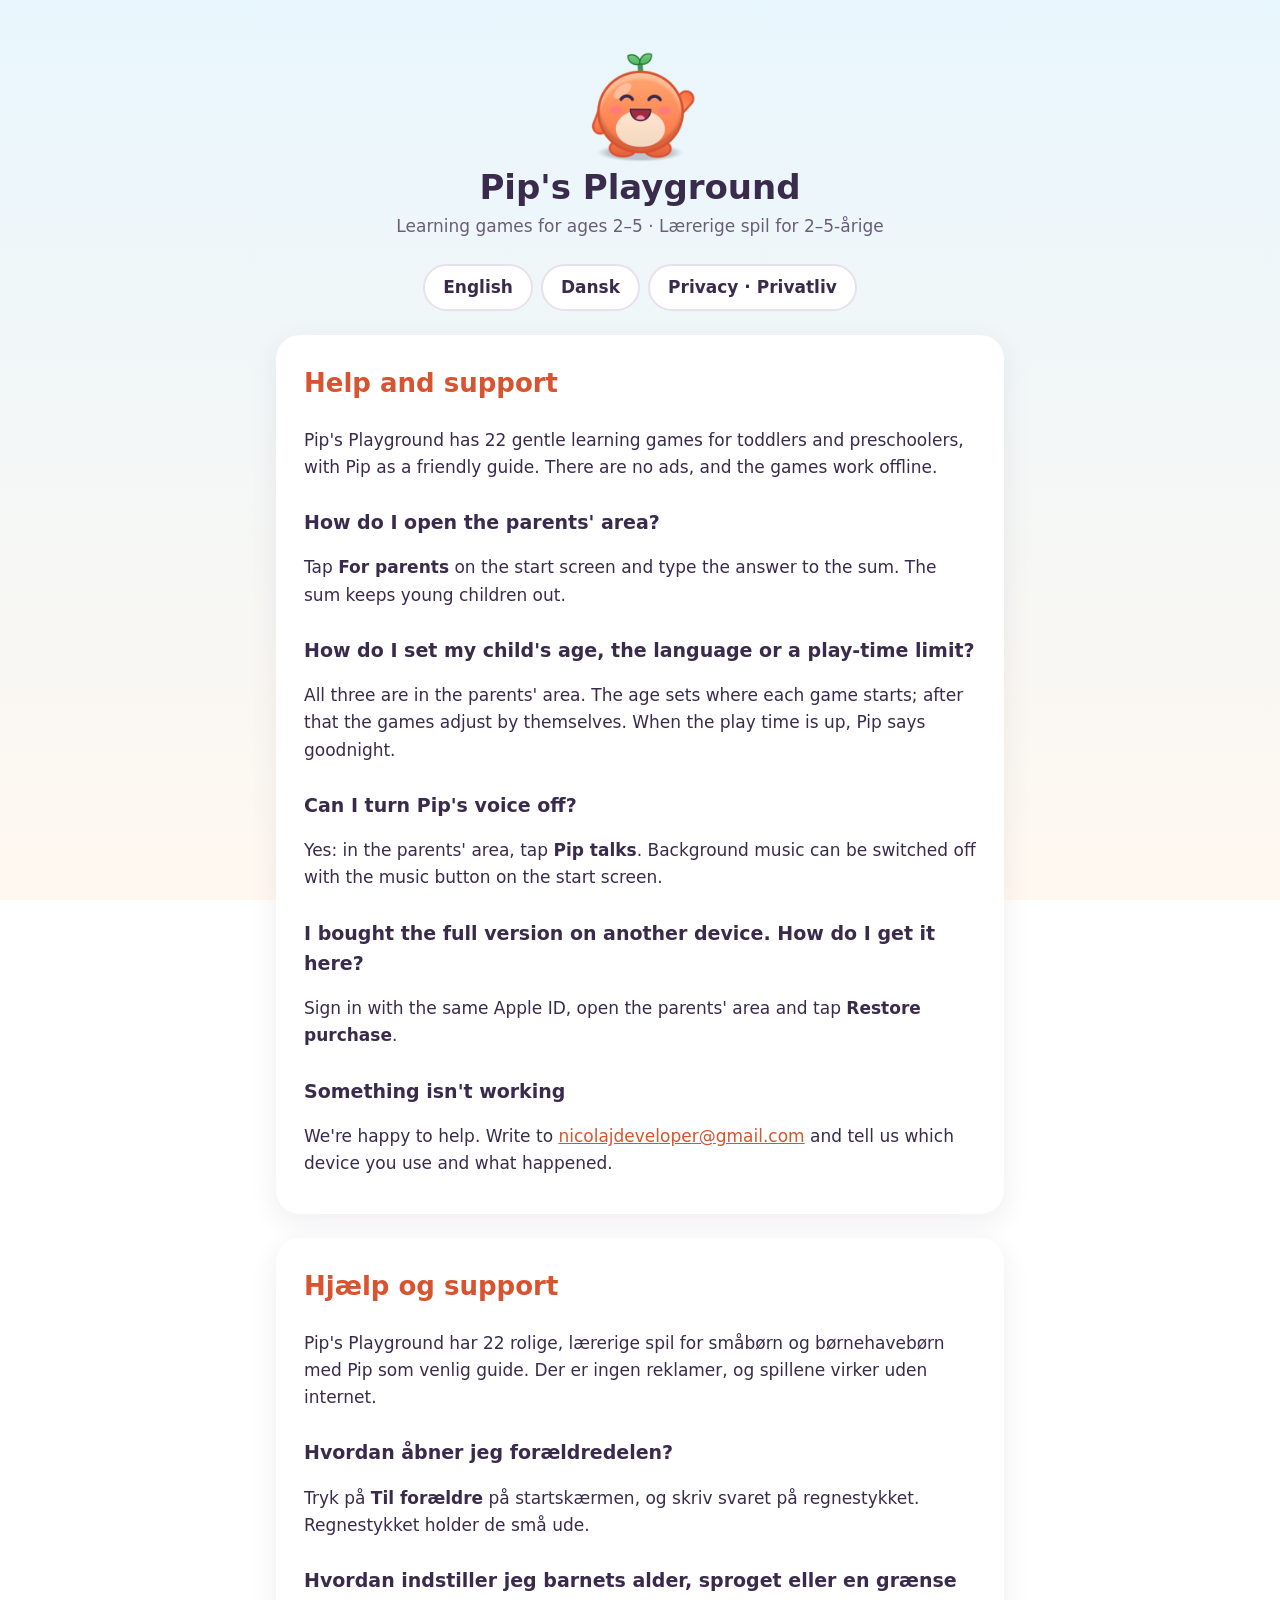
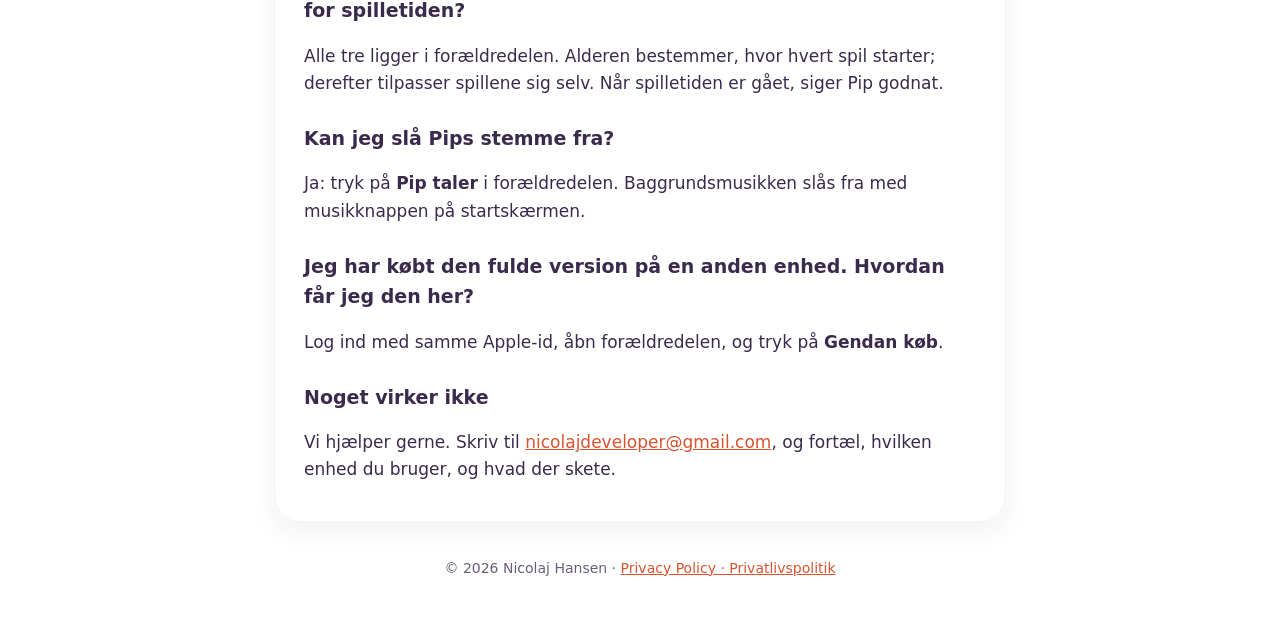
==== pips-playground/index.html @ e7514f23 "Add Pip's Playground privacy policy and support pages English and Danish, for the App Store listing." ====
<!doctype html>
<html lang="en">
<head>
<meta charset="utf-8">
<meta name="viewport" content="width=device-width, initial-scale=1">
<title>Pip's Playground · Help and support</title>
<meta name="description" content="Help and support for Pip's Playground, learning games for children aged 2 to 5.">
<link rel="stylesheet" href="style.css">
</head>
<body>
<div class="page">
  <header>
    <img src="pip.png" alt="Pip waving">
    <h1>Pip's Playground</h1>
    <p>Learning games for ages 2–5 · Lærerige spil for 2–5-årige</p>
  </header>

  <nav>
    <a href="#en">English</a>
    <a href="#da">Dansk</a>
    <a href="privacy.html">Privacy · Privatliv</a>
  </nav>

  <section class="lang" id="en" lang="en">
    <h2>Help and support</h2>
    <p>Pip's Playground has 22 gentle learning games for toddlers and preschoolers, with Pip as a friendly guide. There are no ads, and the games work offline.</p>

    <h3>How do I open the parents' area?</h3>
    <p>Tap <strong>For parents</strong> on the start screen and type the answer to the sum. The sum keeps young children out.</p>

    <h3>How do I set my child's age, the language or a play-time limit?</h3>
    <p>All three are in the parents' area. The age sets where each game starts; after that the games adjust by themselves. When the play time is up, Pip says goodnight.</p>

    <h3>Can I turn Pip's voice off?</h3>
    <p>Yes: in the parents' area, tap <strong>Pip talks</strong>. Background music can be switched off with the music button on the start screen.</p>

    <h3>I bought the full version on another device. How do I get it here?</h3>
    <p>Sign in with the same Apple ID, open the parents' area and tap <strong>Restore purchase</strong>.</p>

    <h3>Something isn't working</h3>
    <p>We're happy to help. Write to <a href="mailto:nicolajdeveloper@gmail.com">nicolajdeveloper@gmail.com</a> and tell us which device you use and what happened.</p>
  </section>

  <section class="lang" id="da" lang="da">
    <h2>Hjælp og support</h2>
    <p>Pip's Playground har 22 rolige, lærerige spil for småbørn og børnehavebørn med Pip som venlig guide. Der er ingen reklamer, og spillene virker uden internet.</p>

    <h3>Hvordan åbner jeg forældredelen?</h3>
    <p>Tryk på <strong>Til forældre</strong> på startskærmen, og skriv svaret på regnestykket. Regnestykket holder de små ude.</p>

    <h3>Hvordan indstiller jeg barnets alder, sproget eller en grænse for spilletiden?</h3>
    <p>Alle tre ligger i forældredelen. Alderen bestemmer, hvor hvert spil starter; derefter tilpasser spillene sig selv. Når spilletiden er gået, siger Pip godnat.</p>

    <h3>Kan jeg slå Pips stemme fra?</h3>
    <p>Ja: tryk på <strong>Pip taler</strong> i forældredelen. Baggrundsmusikken slås fra med musikknappen på startskærmen.</p>

    <h3>Jeg har købt den fulde version på en anden enhed. Hvordan får jeg den her?</h3>
    <p>Log ind med samme Apple-id, åbn forældredelen, og tryk på <strong>Gendan køb</strong>.</p>

    <h3>Noget virker ikke</h3>
    <p>Vi hjælper gerne. Skriv til <a href="mailto:nicolajdeveloper@gmail.com">nicolajdeveloper@gmail.com</a>, og fortæl, hvilken enhed du bruger, og hvad der skete.</p>
  </section>

  <footer>© 2026 Nicolaj Hansen · <a href="privacy.html">Privacy Policy · Privatlivspolitik</a></footer>
</div>
</body>
</html>
---- pips-playground/style.css ----
:root {
  --ink: #3a2b4d;
  --soft: #6b5d7a;
  --pip: #ff7a45;
  --pip-deep: #d8532f;
  --sky: #e8f6fd;
  --card: #ffffff;
  --line: #e7e0ee;
}

* { box-sizing: border-box; }

body {
  margin: 0;
  background: linear-gradient(180deg, var(--sky) 0%, #fff8f0 100%) fixed;
  color: var(--ink);
  font: 17px/1.6 ui-rounded, "SF Pro Rounded", "Arial Rounded MT Bold", system-ui, -apple-system, "Segoe UI", sans-serif;
}

.page { max-width: 760px; margin: 0 auto; padding: 32px 16px 64px; }

header { text-align: center; margin-bottom: 24px; }
header img { width: 132px; height: 132px; display: block; margin: 0 auto 4px; }
header h1 { font-size: 34px; line-height: 1.15; margin: 0; }
header p { margin: 6px 0 0; color: var(--soft); }

nav { display: flex; justify-content: center; gap: 8px; flex-wrap: wrap; margin: 18px 0 8px; }
nav a {
  display: inline-block; padding: 8px 18px; border-radius: 999px; text-decoration: none;
  background: var(--card); color: var(--ink); border: 2px solid var(--line); font-weight: bold;
}
nav a:hover { border-color: var(--pip); }

section.lang {
  background: var(--card); border-radius: 24px; padding: 28px 28px 20px; margin-top: 24px;
  box-shadow: 0 8px 28px rgba(58, 43, 77, 0.08);
}
section.lang > h2 { margin-top: 0; font-size: 26px; color: var(--pip-deep); }
h3 { font-size: 19px; margin: 26px 0 4px; }
p, li { color: var(--ink); }
ul { padding-left: 22px; }
a { color: var(--pip-deep); }
.updated { color: var(--soft); font-size: 15px; margin-top: -6px; }
.short {
  background: #fff3ea; border-radius: 16px; padding: 14px 18px; margin: 16px 0 8px; border: 2px solid #ffd9c2;
}

footer { text-align: center; color: var(--soft); font-size: 14px; margin-top: 36px; }

@media (max-width: 520px) {
  body { font-size: 16px; }
  header h1 { font-size: 28px; }
  section.lang { padding: 22px 18px 14px; border-radius: 18px; }
}
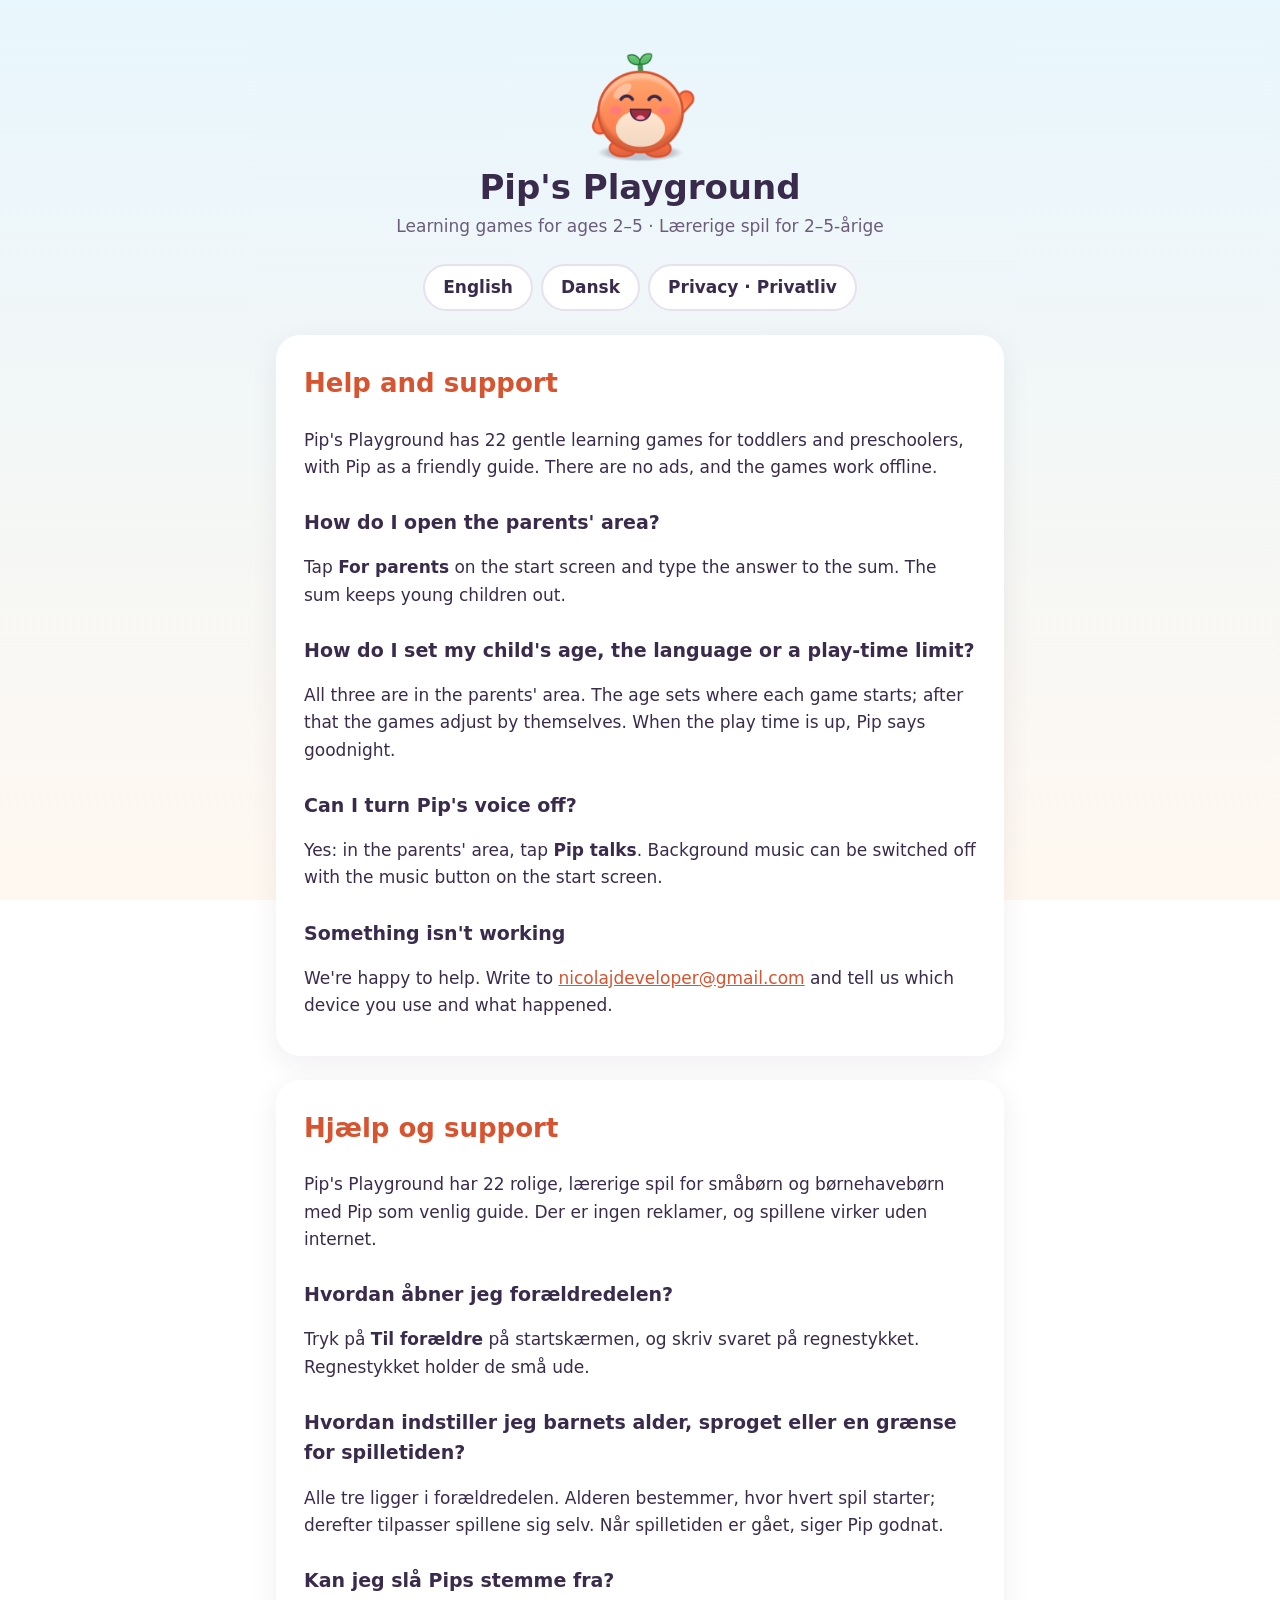
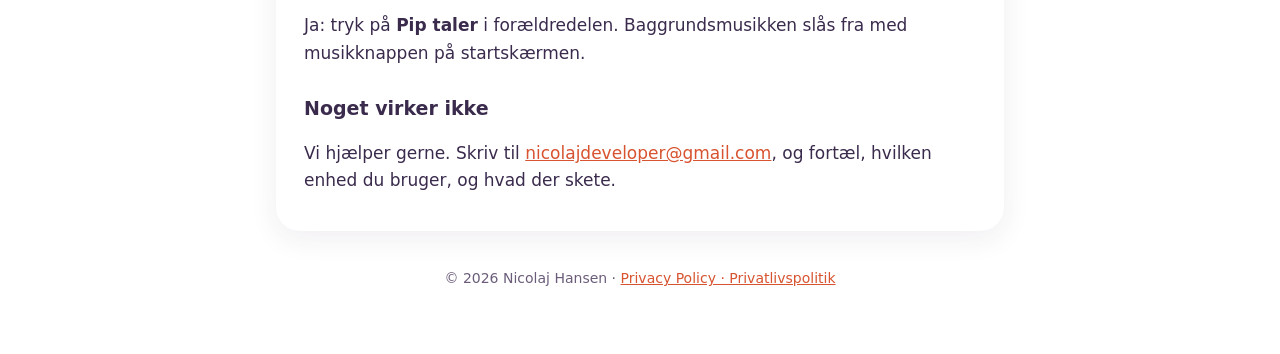
==== commit d3081b36: "Pip's Playground: drop purchase wording from privacy and support pages The app has no in-app purchas" ====
--- a/pips-playground/index.html
+++ b/pips-playground/index.html
@@ -34,9 +34,6 @@
     <h3>Can I turn Pip's voice off?</h3>
     <p>Yes: in the parents' area, tap <strong>Pip talks</strong>. Background music can be switched off with the music button on the start screen.</p>
 
-    <h3>I bought the full version on another device. How do I get it here?</h3>
-    <p>Sign in with the same Apple ID, open the parents' area and tap <strong>Restore purchase</strong>.</p>
-
     <h3>Something isn't working</h3>
     <p>We're happy to help. Write to <a href="mailto:nicolajdeveloper@gmail.com">nicolajdeveloper@gmail.com</a> and tell us which device you use and what happened.</p>
   </section>
@@ -54,9 +51,6 @@
     <h3>Kan jeg slå Pips stemme fra?</h3>
     <p>Ja: tryk på <strong>Pip taler</strong> i forældredelen. Baggrundsmusikken slås fra med musikknappen på startskærmen.</p>
 
-    <h3>Jeg har købt den fulde version på en anden enhed. Hvordan får jeg den her?</h3>
-    <p>Log ind med samme Apple-id, åbn forældredelen, og tryk på <strong>Gendan køb</strong>.</p>
-
     <h3>Noget virker ikke</h3>
     <p>Vi hjælper gerne. Skriv til <a href="mailto:nicolajdeveloper@gmail.com">nicolajdeveloper@gmail.com</a>, og fortæl, hvilken enhed du bruger, og hvad der skete.</p>
   </section>
